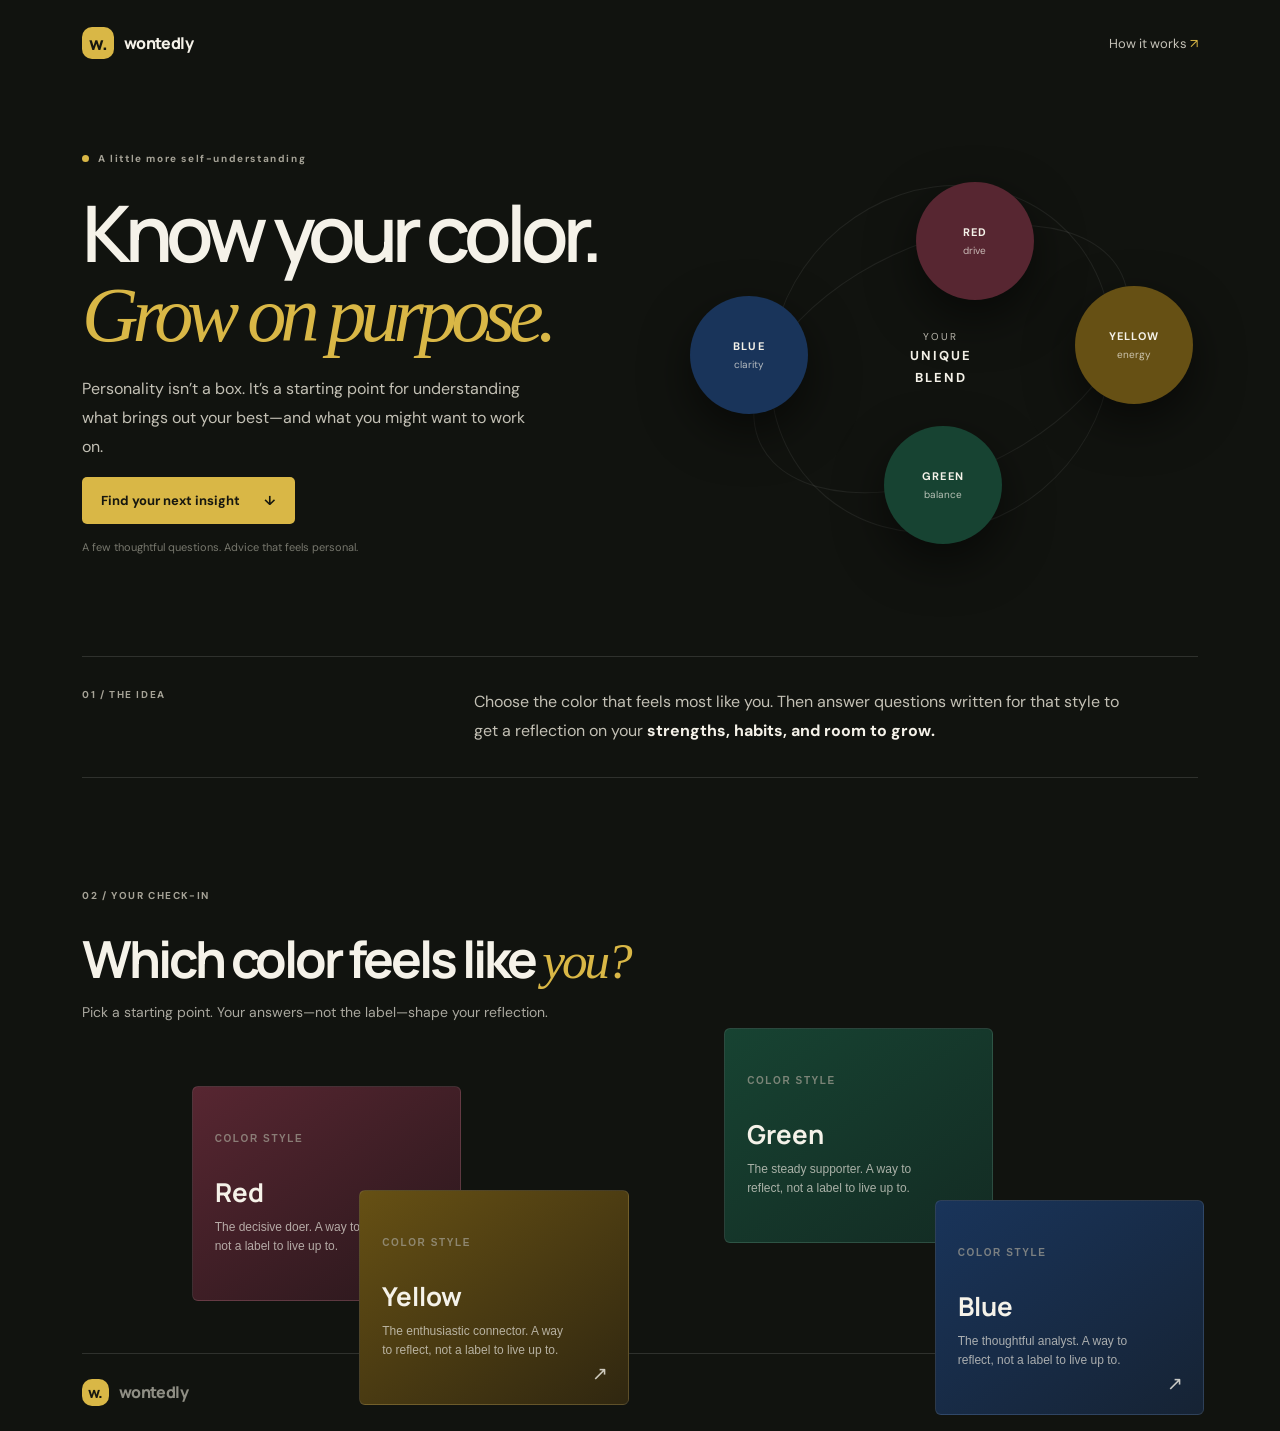
==== index.html @ 936951a2 "Build Wontedly interactive personality reflection website" ====
<!doctype html>
<html lang="en">
<head>
  <meta charset="utf-8"><meta name="viewport" content="width=device-width, initial-scale=1">
  <meta name="description" content="Reflect on your personality style and discover strengths and practical growth ideas.">
  <title>Wontedly — personality, with purpose</title>
  <link rel="preconnect" href="https://fonts.googleapis.com"><link rel="preconnect" href="https://fonts.gstatic.com" crossorigin>
  <link href="https://fonts.googleapis.com/css2?family=DM+Sans:wght@400;500;600;700&family=Manrope:wght@500;600;700;800&display=swap" rel="stylesheet">
  <link rel="stylesheet" href="style.css">
</head>
<body>
  <header class="top"><a class="brand" href="#home"><span class="mark">w.</span> wontedly</a><a class="nav-link" href="#how">How it works <span>↗</span></a></header>
  <main id="home">
    <section class="hero">
      <div class="hero-copy"><p class="eyebrow"><span class="dot"></span> A little more self-understanding</p><h1>Know your color.<br><em>Grow on purpose.</em></h1><p class="intro">Personality isn’t a box. It’s a starting point for understanding what brings out your best—and what you might want to work on.</p><a class="button" href="#check">Find your next insight <span>↓</span></a><p class="note">A few thoughtful questions. Advice that feels personal.</p></div>
      <div class="color-art" aria-label="Four color personality styles"><div class="orbit orbit-one"></div><div class="orbit orbit-two"></div><div class="color-center">YOUR<br><b>UNIQUE<br>BLEND</b></div><div class="orb red"><b>RED</b><small>drive</small></div><div class="orb yellow"><b>YELLOW</b><small>energy</small></div><div class="orb green"><b>GREEN</b><small>balance</small></div><div class="orb blue"><b>BLUE</b><small>clarity</small></div></div>
    </section>
    <section class="intro-row" id="how"><span class="section-num">01 / THE IDEA</span><p>Choose the color that feels most like you. Then answer questions written for that style to get a reflection on your <b>strengths, habits, and room to grow.</b></p></section>
    <section class="assessment" id="check"><div class="section-title"><span class="section-num">02 / YOUR CHECK-IN</span><h2>Which color feels like <em>you?</em></h2><p>Pick a starting point. Your answers—not the label—shape your reflection.</p></div>
      <div class="cards" id="cards"></div>
      <div class="quiz hidden" id="quiz"><div class="quiz-top"><div><span class="section-num">A REFLECTION, NOT A TEST</span><h3 id="type-title"></h3></div><span class="step" id="step"></span></div><div class="progress"><span id="progress"></span></div><div class="question-box"><p class="section-num">THINK ABOUT YOUR EVERYDAY</p><h3 id="question"></h3><div id="options" class="options"></div></div><div class="quiz-controls"><button class="text-button" id="back">← Back</button><button class="button" id="next" disabled>Next <span>→</span></button></div></div>
    </section>
    <section class="result hidden" id="result"><span class="section-num">03 / YOUR REFLECTION</span><h2 id="result-title"></h2><p class="result-lead" id="result-lead"></p><div class="result-columns"><article><span class="result-icon">✳</span><h3>Where you shine</h3><ul id="strengths"></ul></article><article><span class="result-icon">↗</span><h3>Worth noticing</h3><ul id="watchouts"></ul></article><article><span class="result-icon">✦</span><h3>Try this next</h3><ul id="growth"></ul></article></div><p class="disclaimer">Use this as a prompt for self-reflection, not a diagnosis. People are more complex than any color system.</p><button class="text-button" id="again">↺ Start again</button></section>
    <footer><a class="brand" href="#home"><span class="mark">w.</span> wontedly</a><span>Curiosity first. Growth always.</span></footer>
  </main><script src="app.js"></script>
</body></html>
---- style.css ----
*{box-sizing:border-box}html{scroll-behavior:smooth}body{margin:0;background:#11130f;color:#f5f2e9;font-family:'DM Sans',sans-serif}a{color:inherit;text-decoration:none}.top{max-width:1180px;margin:auto;padding:27px 32px;display:flex;justify-content:space-between;align-items:center}.brand{display:flex;align-items:center;gap:10px;font:800 16px 'Manrope',sans-serif;letter-spacing:-.04em}.mark{width:32px;height:32px;display:grid;place-items:center;border-radius:10px;background:#d9b746;color:#17170f;font-size:18px}.nav-link{font-size:13px;color:#c5c2b8}.nav-link span{color:#d9b746}main{max-width:1180px;margin:auto;padding:0 32px}.hero{min-height:570px;display:grid;grid-template-columns:1.04fr .96fr;align-items:center;gap:45px;padding:45px 0 70px}.eyebrow,.section-num{font-size:10px;letter-spacing:.16em;color:#a6a397;font-weight:700}.eyebrow{display:flex;align-items:center;gap:9px}.dot{width:7px;height:7px;border-radius:50%;background:#d9b746}h1,h2,h3,p{margin-top:0}h1,h2,h3{font-family:'Manrope',sans-serif}h1{font-size:clamp(48px,6.1vw,80px);letter-spacing:-.075em;line-height:1.02;margin:28px 0 20px;font-weight:600}h1 em,h2 em{font-family:Georgia,serif;color:#d9b746;font-weight:400}.intro{max-width:450px;color:#c3c0b5;font-size:16px;line-height:1.8}.button{border:0;border-radius:5px;background:#d9b746;color:#17170f;padding:15px 19px;font-weight:700;font-size:13px;display:inline-flex;gap:24px;align-items:center;cursor:pointer;transition:transform .2s,background .2s}.button:hover{transform:translateY(-2px);background:#edcf60}.button:disabled{opacity:.4;cursor:not-allowed;transform:none}.note{font-size:11px;color:#77776d;margin-top:16px}.color-art{height:420px;position:relative;display:grid;place-items:center}.orbit{position:absolute;border:1px solid #ffffff12;border-radius:50%;transform:rotate(-25deg)}.orbit-one{width:400px;height:230px}.orbit-two{width:330px;height:360px;transform:rotate(40deg)}.color-center{position:absolute;text-align:center;font-size:10px;letter-spacing:.2em;color:#c3c0b5;line-height:1.65}.color-center b{color:#f5f2e9;font-size:13px}.orb{position:absolute;width:118px;height:118px;border-radius:50%;display:flex;flex-direction:column;justify-content:center;align-items:center;box-shadow:0 18px 48px #0008;font-size:11px;letter-spacing:.1em}.orb small{margin-top:5px;font-size:10px;letter-spacing:0;opacity:.72}.red{background:#572631;top:33px;left:calc(50% - 25px)}.yellow{background:#665014;top:137px;right:5px}.green{background:#174332;bottom:25px;left:calc(50% - 57px)}.blue{background:#19345a;left:6px;top:147px}.intro-row{border-top:1px solid #ffffff20;border-bottom:1px solid #ffffff20;padding:31px 0;display:grid;grid-template-columns:1fr 2fr;gap:30px;align-items:start}.intro-row p{max-width:650px;color:#c3c0b5;line-height:1.8;margin:0}.intro-row b{color:#f5f2e9}.assessment{padding:105px 0 85px}.section-title{max-width:610px;margin-bottom:32px}.section-title h2,.result h2{font-size:clamp(35px,4vw,53px);letter-spacing:-.06em;margin:19px 0 10px}.section-title>p{color:#aaa89f;font-size:14px}.cards{display:grid;grid-template-columns:repeat(4,1fr);gap:13px}.type-card{text-align:left;min-height:215px;padding:22px;border-radius:6px;border:1px solid #ffffff19;color:#f5f2e9;position:relative;overflow:hidden;cursor:pointer;transition:transform .2s,border-color .2s}.type-card:hover{transform:translateY(-4px);border-color:#ffffff60}.type-card:after{content:'↗';position:absolute;right:20px;bottom:19px;font-size:19px;opacity:.8}.type-card .section-num{opacity:.7}.type-card h3{font-size:26px;margin:29px 0 8px}.type-card p{font-size:12px;line-height:1.6;color:#e3e1d8b8;margin:0;max-width:185px}.type-card.red{background:linear-gradient(145deg,#572631,#28171b)}.type-card.yellow{background:linear-gradient(145deg,#665014,#302710)}.type-card.green{background:linear-gradient(145deg,#174332,#132b23)}.type-card.blue{background:linear-gradient(145deg,#19345a,#162334)}.hidden{display:none!important}.quiz{margin-top:55px;max-width:780px}.quiz-top{display:flex;align-items:center;justify-content:space-between}.quiz-top h3{font-size:25px;margin:9px 0 20px}.step{color:#aaa89f;font-size:12px}.progress{height:2px;background:#ffffff20;margin-bottom:28px}.progress span{height:100%;display:block;background:#d9b746;transition:width .25s}.question-box{padding:32px;border:1px solid #ffffff1a;background:#171a15;border-radius:6px}.question-box h3{font-size:25px;line-height:1.35;max-width:600px;margin:15px 0 25px}.options{display:grid;gap:9px}.option{width:100%;text-align:left;background:#ffffff06;border:1px solid #ffffff17;border-radius:4px;padding:14px;color:#e9e6dc;font:13px 'DM Sans',sans-serif;cursor:pointer;display:flex;gap:12px;align-items:center}.option:hover,.option.selected{border-color:#d9b746;background:#d9b74612}.radio{height:15px;width:15px;border:1px solid #8e8d81;border-radius:50%;flex:none}.selected .radio{border:5px solid #d9b746}.quiz-controls{display:flex;justify-content:space-between;align-items:center;margin-top:17px}.text-button{background:none;border:0;color:#c2bfb4;cursor:pointer;font:600 12px 'DM Sans',sans-serif;padding:12px 0}.text-button:hover{color:#d9b746}.result{border-top:1px solid #ffffff20;padding:70px 0 85px}.result h2{margin-bottom:10px}.result-lead{color:#c3c0b5;max-width:600px;line-height:1.8}.result-columns{display:grid;grid-template-columns:repeat(3,1fr);gap:14px;margin:34px 0 20px}.result-columns article{border:1px solid #ffffff19;background:#171a15;padding:24px;border-radius:5px}.result-icon{font-size:21px;color:#d9b746}.result-columns h3{font-size:17px;margin:19px 0 12px}.result-columns ul{padding-left:17px;color:#bdbbb1;font-size:13px;line-height:1.8}.disclaimer{font-size:11px;color:#77776d;line-height:1.7;max-width:600px;margin:25px 0 8px}footer{border-top:1px solid #ffffff20;padding:25px 0;display:flex;justify-content:space-between;align-items:center;color:#8f8e84;font-size:11px}footer .mark{width:27px;height:27px;font-size:15px}@media(max-width:760px){.top{padding:20px 19px}main{padding:0 19px}.hero{grid-template-columns:1fr;padding-top:45px;gap:12px}.color-art{height:340px;transform:scale(.88);margin:-10px -20px}.intro-row{grid-template-columns:1fr;gap:15px}.assessment{padding:75px 0}.cards{grid-template-columns:repeat(2,1fr)}.result-columns{grid-template-columns:1fr}.question-box{padding:23px 17px}footer{gap:20px;align-items:flex-start}}@media(max-width:420px){h1{font-size:48px}.cards{gap:9px}.type-card{padding:16px;min-height:190px}.type-card h3{font-size:23px}.orb{width:98px;height:98px}.color-art{transform:scale(.78);margin:-35px -45px}}
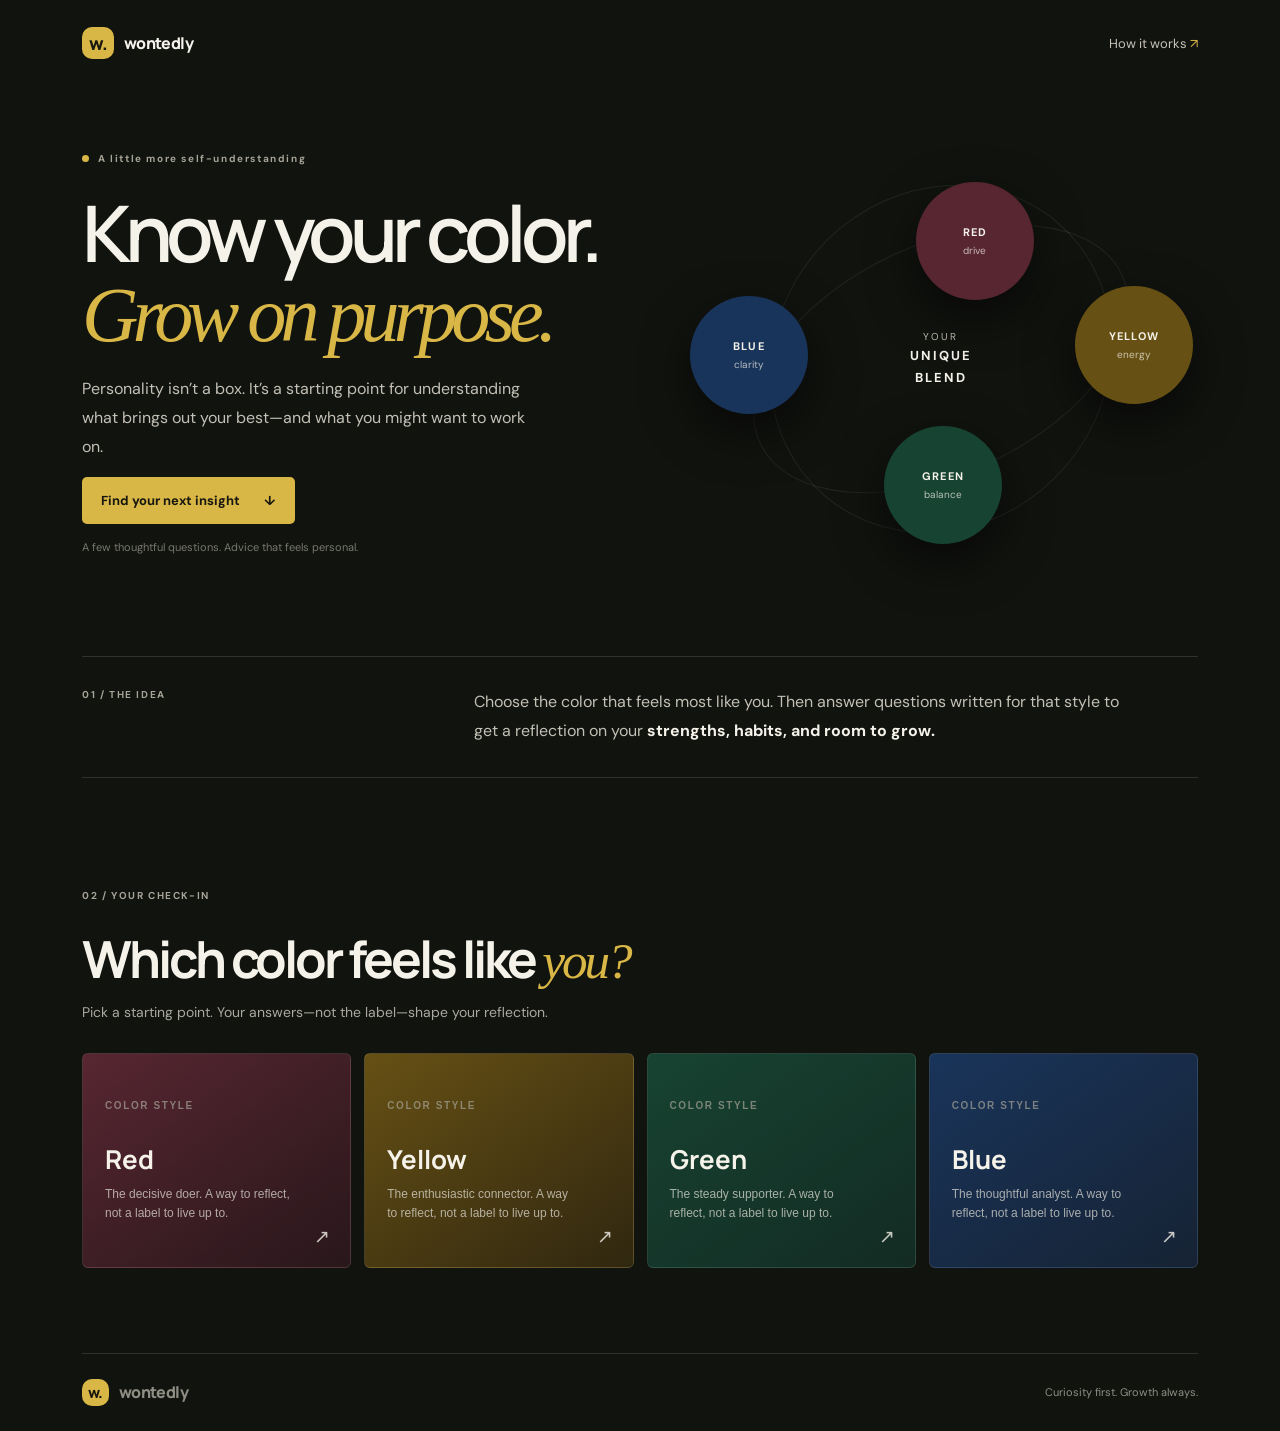
==== commit 7b4bc433: "Prevent the Yellow card's shared color positioning from overlapping the Red card" ====
--- a/index.html
+++ b/index.html
@@ -7,6 +7,7 @@
   <link rel="preconnect" href="https://fonts.googleapis.com"><link rel="preconnect" href="https://fonts.gstatic.com" crossorigin>
   <link href="https://fonts.googleapis.com/css2?family=DM+Sans:wght@400;500;600;700&family=Manrope:wght@500;600;700;800&display=swap" rel="stylesheet">
   <link rel="stylesheet" href="style.css">
+  <link rel="stylesheet" href="card-fix.css">
 </head>
 <body>
   <header class="top"><a class="brand" href="#home"><span class="mark">w.</span> wontedly</a><a class="nav-link" href="#how">How it works <span>↗</span></a></header>
--- a/style.css
+++ b/style.css
@@ -1 +1 @@
-*{box-sizing:border-box}html{scroll-behavior:smooth}body{margin:0;background:#11130f;color:#f5f2e9;font-family:'DM Sans',sans-serif}a{color:inherit;text-decoration:none}.top{max-width:1180px;margin:auto;padding:27px 32px;display:flex;justify-content:space-between;align-items:center}.brand{display:flex;align-items:center;gap:10px;font:800 16px 'Manrope',sans-serif;letter-spacing:-.04em}.mark{width:32px;height:32px;display:grid;place-items:center;border-radius:10px;background:#d9b746;color:#17170f;font-size:18px}.nav-link{font-size:13px;color:#c5c2b8}.nav-link span{color:#d9b746}main{max-width:1180px;margin:auto;padding:0 32px}.hero{min-height:570px;display:grid;grid-template-columns:1.04fr .96fr;align-items:center;gap:45px;padding:45px 0 70px}.eyebrow,.section-num{font-size:10px;letter-spacing:.16em;color:#a6a397;font-weight:700}.eyebrow{display:flex;align-items:center;gap:9px}.dot{width:7px;height:7px;border-radius:50%;background:#d9b746}h1,h2,h3,p{margin-top:0}h1,h2,h3{font-family:'Manrope',sans-serif}h1{font-size:clamp(48px,6.1vw,80px);letter-spacing:-.075em;line-height:1.02;margin:28px 0 20px;font-weight:600}h1 em,h2 em{font-family:Georgia,serif;color:#d9b746;font-weight:400}.intro{max-width:450px;color:#c3c0b5;font-size:16px;line-height:1.8}.button{border:0;border-radius:5px;background:#d9b746;color:#17170f;padding:15px 19px;font-weight:700;font-size:13px;display:inline-flex;gap:24px;align-items:center;cursor:pointer;transition:transform .2s,background .2s}.button:hover{transform:translateY(-2px);background:#edcf60}.button:disabled{opacity:.4;cursor:not-allowed;transform:none}.note{font-size:11px;color:#77776d;margin-top:16px}.color-art{height:420px;position:relative;display:grid;place-items:center}.orbit{position:absolute;border:1px solid #ffffff12;border-radius:50%;transform:rotate(-25deg)}.orbit-one{width:400px;height:230px}.orbit-two{width:330px;height:360px;transform:rotate(40deg)}.color-center{position:absolute;text-align:center;font-size:10px;letter-spacing:.2em;color:#c3c0b5;line-height:1.65}.color-center b{color:#f5f2e9;font-size:13px}.orb{position:absolute;width:118px;height:118px;border-radius:50%;display:flex;flex-direction:column;justify-content:center;align-items:center;box-shadow:0 18px 48px #0008;font-size:11px;letter-spacing:.1em}.orb small{margin-top:5px;font-size:10px;letter-spacing:0;opacity:.72}.red{background:#572631;top:33px;left:calc(50% - 25px)}.yellow{background:#665014;top:137px;right:5px}.green{background:#174332;bottom:25px;left:calc(50% - 57px)}.blue{background:#19345a;left:6px;top:147px}.intro-row{border-top:1px solid #ffffff20;border-bottom:1px solid #ffffff20;padding:31px 0;display:grid;grid-template-columns:1fr 2fr;gap:30px;align-items:start}.intro-row p{max-width:650px;color:#c3c0b5;line-height:1.8;margin:0}.intro-row b{color:#f5f2e9}.assessment{padding:105px 0 85px}.section-title{max-width:610px;margin-bottom:32px}.section-title h2,.result h2{font-size:clamp(35px,4vw,53px);letter-spacing:-.06em;margin:19px 0 10px}.section-title>p{color:#aaa89f;font-size:14px}.cards{display:grid;grid-template-columns:repeat(4,1fr);gap:13px}.type-card{text-align:left;min-height:215px;padding:22px;border-radius:6px;border:1px solid #ffffff19;color:#f5f2e9;position:relative;overflow:hidden;cursor:pointer;transition:transform .2s,border-color .2s}.type-card:hover{transform:translateY(-4px);border-color:#ffffff60}.type-card:after{content:'↗';position:absolute;right:20px;bottom:19px;font-size:19px;opacity:.8}.type-card .section-num{opacity:.7}.type-card h3{font-size:26px;margin:29px 0 8px}.type-card p{font-size:12px;line-height:1.6;color:#e3e1d8b8;margin:0;max-width:185px}.type-card.red{background:linear-gradient(145deg,#572631,#28171b)}.type-card.yellow{background:linear-gradient(145deg,#665014,#302710)}.type-card.green{background:linear-gradient(145deg,#174332,#132b23)}.type-card.blue{background:linear-gradient(145deg,#19345a,#162334)}.hidden{display:none!important}.quiz{margin-top:55px;max-width:780px}.quiz-top{display:flex;align-items:center;justify-content:space-between}.quiz-top h3{font-size:25px;margin:9px 0 20px}.step{color:#aaa89f;font-size:12px}.progress{height:2px;background:#ffffff20;margin-bottom:28px}.progress span{height:100%;display:block;background:#d9b746;transition:width .25s}.question-box{padding:32px;border:1px solid #ffffff1a;background:#171a15;border-radius:6px}.question-box h3{font-size:25px;line-height:1.35;max-width:600px;margin:15px 0 25px}.options{display:grid;gap:9px}.option{width:100%;text-align:left;background:#ffffff06;border:1px solid #ffffff17;border-radius:4px;padding:14px;color:#e9e6dc;font:13px 'DM Sans',sans-serif;cursor:pointer;display:flex;gap:12px;align-items:center}.option:hover,.option.selected{border-color:#d9b746;background:#d9b74612}.radio{height:15px;width:15px;border:1px solid #8e8d81;border-radius:50%;flex:none}.selected .radio{border:5px solid #d9b746}.quiz-controls{display:flex;justify-content:space-between;align-items:center;margin-top:17px}.text-button{background:none;border:0;color:#c2bfb4;cursor:pointer;font:600 12px 'DM Sans',sans-serif;padding:12px 0}.text-button:hover{color:#d9b746}.result{border-top:1px solid #ffffff20;padding:70px 0 85px}.result h2{margin-bottom:10px}.result-lead{color:#c3c0b5;max-width:600px;line-height:1.8}.result-columns{display:grid;grid-template-columns:repeat(3,1fr);gap:14px;margin:34px 0 20px}.result-columns article{border:1px solid #ffffff19;background:#171a15;padding:24px;border-radius:5px}.result-icon{font-size:21px;color:#d9b746}.result-columns h3{font-size:17px;margin:19px 0 12px}.result-columns ul{padding-left:17px;color:#bdbbb1;font-size:13px;line-height:1.8}.disclaimer{font-size:11px;color:#77776d;line-height:1.7;max-width:600px;margin:25px 0 8px}footer{border-top:1px solid #ffffff20;padding:25px 0;display:flex;justify-content:space-between;align-items:center;color:#8f8e84;font-size:11px}footer .mark{width:27px;height:27px;font-size:15px}@media(max-width:760px){.top{padding:20px 19px}main{padding:0 19px}.hero{grid-template-columns:1fr;padding-top:45px;gap:12px}.color-art{height:340px;transform:scale(.88);margin:-10px -20px}.intro-row{grid-template-columns:1fr;gap:15px}.assessment{padding:75px 0}.cards{grid-template-columns:repeat(2,1fr)}.result-columns{grid-template-columns:1fr}.question-box{padding:23px 17px}footer{gap:20px;align-items:flex-start}}@media(max-width:420px){h1{font-size:48px}.cards{gap:9px}.type-card{padding:16px;min-height:190px}.type-card h3{font-size:23px}.orb{width:98px;height:98px}.color-art{transform:scale(.78);margin:-35px -45px}}
+*{box-sizing:border-box}html{scroll-behavior:smooth}body{margin:0;background:#11130f;color:#f5f2e9;font-family:'DM Sans',sans-serif}a{color:inherit;text-decoration:none}.top{max-width:1180px;margin:auto;padding:27px 32px;display:flex;justify-content:space-between;align-items:center}.brand{display:flex;align-items:center;gap:10px;font:800 16px 'Manrope',sans-serif;letter-spacing:-.04em}.mark{width:32px;height:32px;display:grid;place-items:center;border-radius:10px;background:#d9b746;color:#17170f;font-size:18px}.nav-link{font-size:13px;color:#c5c2b8}.nav-link span{color:#d9b746}main{max-width:1180px;margin:auto;padding:0 32px}.hero{min-height:570px;display:grid;grid-template-columns:1.04fr .96fr;align-items:center;gap:45px;padding:45px 0 70px}.eyebrow,.section-num{font-size:10px;letter-spacing:.16em;color:#a6a397;font-weight:700}.eyebrow{display:flex;align-items:center;gap:9px}.dot{width:7px;height:7px;border-radius:50%;background:#d9b746}h1,h2,h3,p{margin-top:0}h1,h2,h3{font-family:'Manrope',sans-serif}h1{font-size:clamp(48px,6.1vw,80px);letter-spacing:-.075em;line-height:1.02;margin:28px 0 20px;font-weight:600}h1 em,h2 em{font-family:Georgia,serif;color:#d9b746;font-weight:400}.intro{max-width:450px;color:#c3c0b5;font-size:16px;line-height:1.8}.button{border:0;border-radius:5px;background:#d9b746;color:#17170f;padding:15px 19px;font-weight:700;font-size:13px;display:inline-flex;gap:24px;align-items:center;cursor:pointer;transition:transform .2s,background .2s}.button:hover{transform:translateY(-2px);background:#edcf60}.button:disabled{opacity:.4;cursor:not-allowed;transform:none}.note{font-size:11px;color:#77776d;margin-top:16px}.color-art{height:420px;position:relative;display:grid;place-items:center}.orbit{position:absolute;border:1px solid #ffffff12;border-radius:50%;transform:rotate(-25deg)}.orbit-one{width:400px;height:230px}.orbit-two{width:330px;height:360px;transform:rotate(40deg)}.color-center{position:absolute;text-align:center;font-size:10px;letter-spacing:.2em;color:#c3c0b5;line-height:1.65}.color-center b{color:#f5f2e9;font-size:13px}.orb{position:absolute;width:118px;height:118px;border-radius:50%;display:flex;flex-direction:column;justify-content:center;align-items:center;box-shadow:0 18px 48px #0008;font-size:11px;letter-spacing:.1em}.orb small{margin-top:5px;font-size:10px;letter-spacing:0;opacity:.72}.red{background:#572631;top:33px;left:calc(50% - 25px)}.yellow{background:#665014;top:137px;right:5px}.green{background:#174332;bottom:25px;left:calc(50% - 57px)}.blue{background:#19345a;left:6px;top:147px}.intro-row{border-top:1px solid #ffffff20;border-bottom:1px solid #ffffff20;padding:31px 0;display:grid;grid-template-columns:1fr 2fr;gap:30px;align-items:start}.intro-row p{max-width:650px;color:#c3c0b5;line-height:1.8;margin:0}.intro-row b{color:#f5f2e9}.assessment{padding:105px 0 85px}.section-title{max-width:610px;margin-bottom:32px}.section-title h2,.result h2{font-size:clamp(35px,4vw,53px);letter-spacing:-.06em;margin:19px 0 10px}.section-title>p{color:#aaa89f;font-size:14px}.cards{display:grid;grid-template-columns:repeat(4,minmax(0,1fr));gap:13px;align-items:stretch}.type-card{text-align:left;min-height:215px;padding:22px;border-radius:6px;border:1px solid #ffffff19;color:#f5f2e9;position:relative;overflow:hidden;cursor:pointer;transition:transform .2s,border-color .2s;width:100%;min-width:0}.type-card:hover{transform:translateY(-4px);border-color:#ffffff60}.type-card:after{content:'↗';position:absolute;right:20px;bottom:19px;font-size:19px;opacity:.8}.type-card .section-num{opacity:.7}.type-card h3{font-size:26px;margin:29px 0 8px}.type-card p{font-size:12px;line-height:1.6;color:#e3e1d8b8;margin:0;max-width:185px}.type-card.red{background:linear-gradient(145deg,#572631,#28171b);margin-left:0}.type-card.yellow{background:linear-gradient(145deg,#665014,#302710);margin-left:0}.type-card.green{background:linear-gradient(145deg,#174332,#132b23);margin-left:0}.type-card.blue{background:linear-gradient(145deg,#19345a,#162334);margin-left:0}.hidden{display:none!important}.quiz{margin-top:55px;max-width:780px}.quiz-top{display:flex;align-items:center;justify-content:space-between}.quiz-top h3{font-size:25px;margin:9px 0 20px}.step{color:#aaa89f;font-size:12px}.progress{height:2px;background:#ffffff20;margin-bottom:28px}.progress span{height:100%;display:block;background:#d9b746;transition:width .25s}.question-box{padding:32px;border:1px solid #ffffff1a;background:#171a15;border-radius:6px}.question-box h3{font-size:25px;line-height:1.35;max-width:600px;margin:15px 0 25px}.options{display:grid;gap:9px}.option{width:100%;text-align:left;background:#ffffff06;border:1px solid #ffffff17;border-radius:4px;padding:14px;color:#e9e6dc;font:13px 'DM Sans',sans-serif;cursor:pointer;display:flex;gap:12px;align-items:center}.option:hover,.option.selected{border-color:#d9b746;background:#d9b74612}.radio{height:15px;width:15px;border:1px solid #8e8d81;border-radius:50%;flex:none}.selected .radio{border:5px solid #d9b746}.quiz-controls{display:flex;justify-content:space-between;align-items:center;margin-top:17px}.text-button{background:none;border:0;color:#c2bfb4;cursor:pointer;font:600 12px 'DM Sans',sans-serif;padding:12px 0}.text-button:hover{color:#d9b746}.result{border-top:1px solid #ffffff20;padding:70px 0 85px}.result h2{margin-bottom:10px}.result-lead{color:#c3c0b5;max-width:600px;line-height:1.8}.result-columns{display:grid;grid-template-columns:repeat(3,1fr);gap:14px;margin:34px 0 20px}.result-columns article{border:1px solid #ffffff19;background:#171a15;padding:24px;border-radius:5px}.result-icon{font-size:21px;color:#d9b746}.result-columns h3{font-size:17px;margin:19px 0 12px}.result-columns ul{padding-left:17px;color:#bdbbb1;font-size:13px;line-height:1.8}.disclaimer{font-size:11px;color:#77776d;line-height:1.7;max-width:600px;margin:25px 0 8px}footer{border-top:1px solid #ffffff20;padding:25px 0;display:flex;justify-content:space-between;align-items:center;color:#8f8e84;font-size:11px}footer .mark{width:27px;height:27px;font-size:15px}@media(max-width:760px){.top{padding:20px 19px}main{padding:0 19px}.hero{grid-template-columns:1fr;padding-top:45px;gap:12px}.color-art{height:340px;transform:scale(.88);margin:-10px -20px}.intro-row{grid-template-columns:1fr;gap:15px}.assessment{padding:75px 0}.cards{grid-template-columns:repeat(2,minmax(0,1fr));gap:10px}.result-columns{grid-template-columns:1fr}.question-box{padding:23px 17px}footer{gap:20px;align-items:flex-start}}@media(max-width:420px){h1{font-size:48px}.cards{gap:9px}.type-card{padding:16px;min-height:190px}.type-card h3{font-size:23px}.orb{width:98px;height:98px}.color-art{transform:scale(.78);margin:-35px -45px}}
--- a/card-fix.css
+++ b/card-fix.css
@@ -0,0 +1,12 @@
+/* The color names are also used by the hero illustration, where they need offsets.
+   Reset those offsets on the assessment cards so the four cards share a clean grid. */
+.cards .type-card.red,
+.cards .type-card.yellow,
+.cards .type-card.green,
+.cards .type-card.blue {
+  inset: auto;
+  margin: 0;
+  width: 100%;
+  min-width: 0;
+  align-self: stretch;
+}
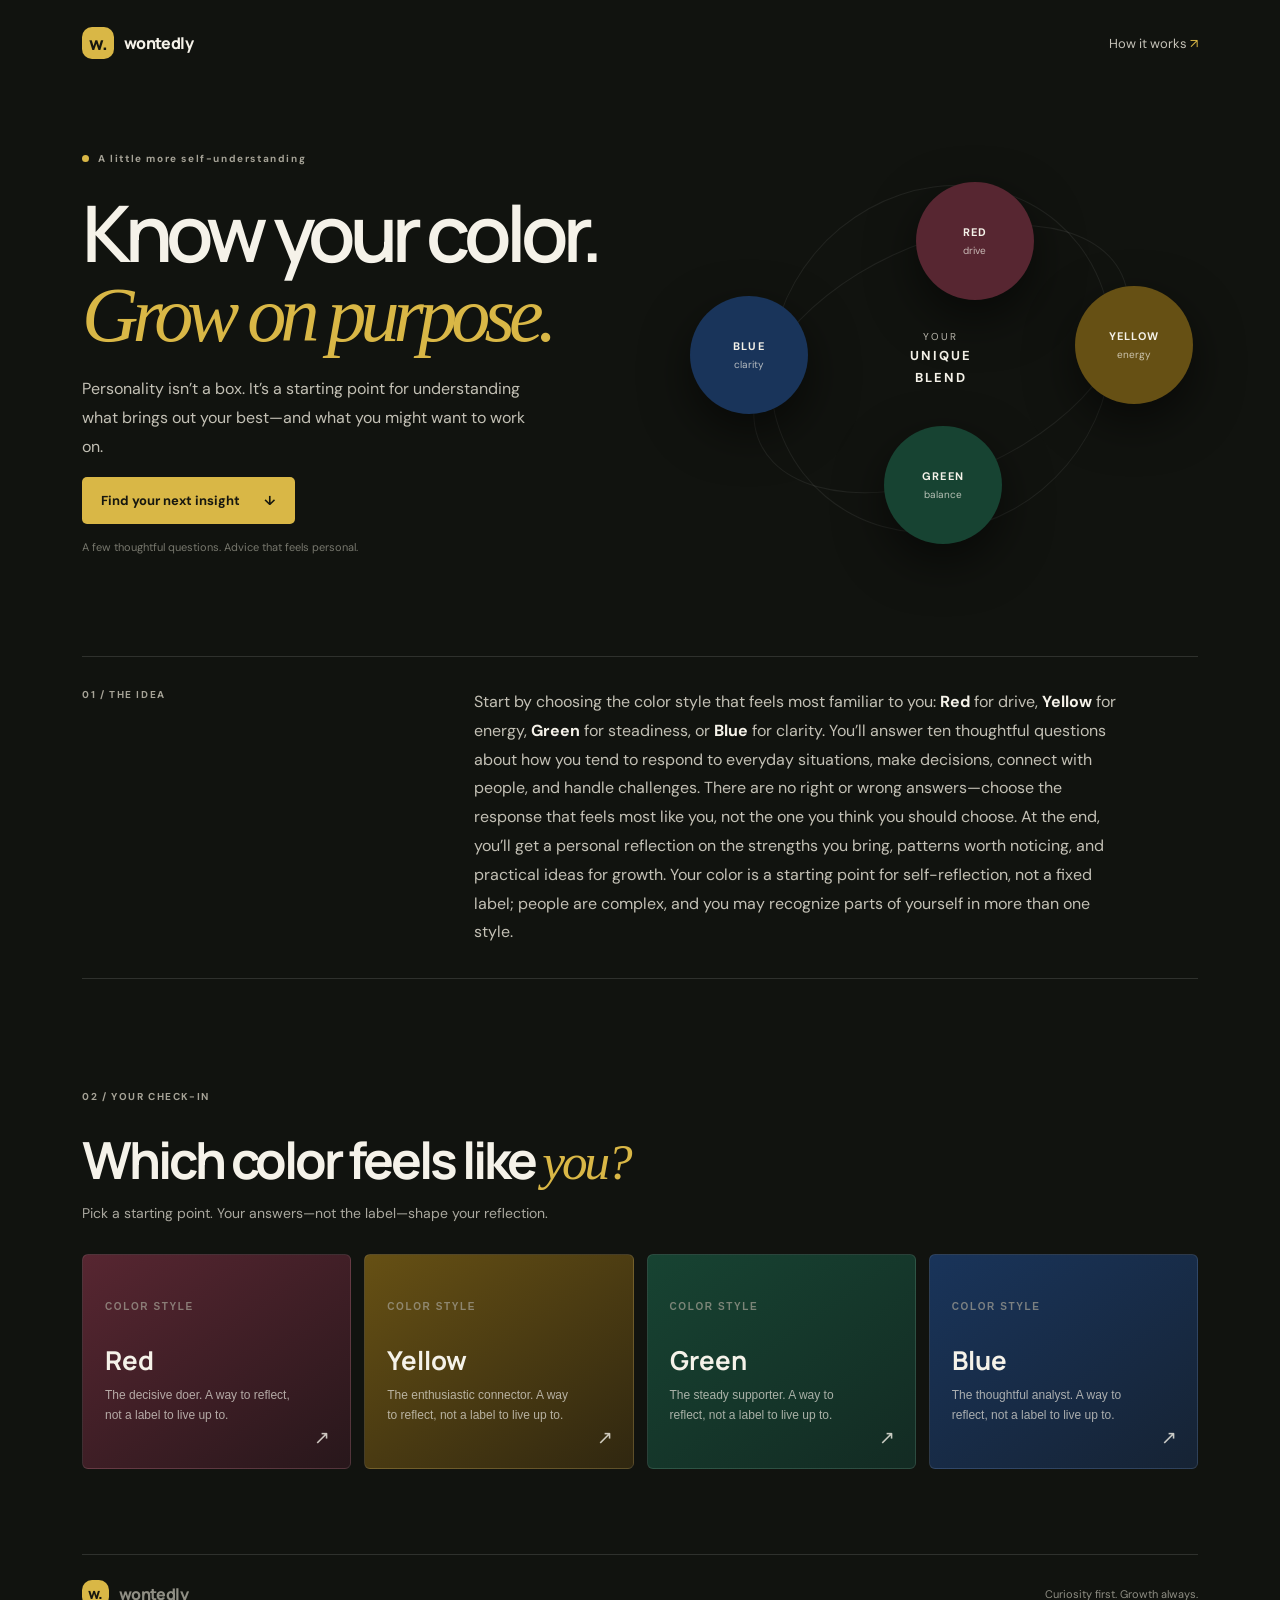
==== commit db330def: "Expand the How it works explanation" ====
--- a/index.html
+++ b/index.html
@@ -16,12 +16,12 @@
       <div class="hero-copy"><p class="eyebrow"><span class="dot"></span> A little more self-understanding</p><h1>Know your color.<br><em>Grow on purpose.</em></h1><p class="intro">Personality isn’t a box. It’s a starting point for understanding what brings out your best—and what you might want to work on.</p><a class="button" href="#check">Find your next insight <span>↓</span></a><p class="note">A few thoughtful questions. Advice that feels personal.</p></div>
       <div class="color-art" aria-label="Four color personality styles"><div class="orbit orbit-one"></div><div class="orbit orbit-two"></div><div class="color-center">YOUR<br><b>UNIQUE<br>BLEND</b></div><div class="orb red"><b>RED</b><small>drive</small></div><div class="orb yellow"><b>YELLOW</b><small>energy</small></div><div class="orb green"><b>GREEN</b><small>balance</small></div><div class="orb blue"><b>BLUE</b><small>clarity</small></div></div>
     </section>
-    <section class="intro-row" id="how"><span class="section-num">01 / THE IDEA</span><p>Choose the color that feels most like you. Then answer questions written for that style to get a reflection on your <b>strengths, habits, and room to grow.</b></p></section>
+    <section class="intro-row" id="how"><span class="section-num">01 / THE IDEA</span><p>Start by choosing the color style that feels most familiar to you: <b>Red</b> for drive, <b>Yellow</b> for energy, <b>Green</b> for steadiness, or <b>Blue</b> for clarity. You’ll answer ten thoughtful questions about how you tend to respond to everyday situations, make decisions, connect with people, and handle challenges. There are no right or wrong answers—choose the response that feels most like you, not the one you think you should choose. At the end, you’ll get a personal reflection on the strengths you bring, patterns worth noticing, and practical ideas for growth. Your color is a starting point for self-reflection, not a fixed label; people are complex, and you may recognize parts of yourself in more than one style.</p></section>
     <section class="assessment" id="check"><div class="section-title"><span class="section-num">02 / YOUR CHECK-IN</span><h2>Which color feels like <em>you?</em></h2><p>Pick a starting point. Your answers—not the label—shape your reflection.</p></div>
       <div class="cards" id="cards"></div>
       <div class="quiz hidden" id="quiz"><div class="quiz-top"><div><span class="section-num">A REFLECTION, NOT A TEST</span><h3 id="type-title"></h3></div><span class="step" id="step"></span></div><div class="progress"><span id="progress"></span></div><div class="question-box"><p class="section-num">THINK ABOUT YOUR EVERYDAY</p><h3 id="question"></h3><div id="options" class="options"></div></div><div class="quiz-controls"><button class="text-button" id="back">← Back</button><button class="button" id="next" disabled>Next <span>→</span></button></div></div>
     </section>
-    <section class="result hidden" id="result"><span class="section-num">03 / YOUR REFLECTION</span><h2 id="result-title"></h2><p class="result-lead" id="result-lead"></p><div class="result-columns"><article><span class="result-icon">✳</span><h3>Where you shine</h3><ul id="strengths"></ul></article><article><span class="result-icon">↗</span><h3>Worth noticing</h3><ul id="watchouts"></ul></article><article><span class="result-icon">✦</span><h3>Try this next</h3><ul id="growth"></ul></article></div><p class="disclaimer">Use this as a prompt for self-reflection, not a diagnosis. People are more complex than any color system.</p><button class="text-button" id="again">↺ Start again</button></section>
+    <section class="result hidden" id="result"><span class="section-num">03 / YOUR REFLECTION</span><h2 id="result-title"></h2><p class="result-lead" id="result-lead"></p><div class="result-columns"><article><h3>Where you shine</h3><ul id="strengths"></ul></article><article><h3>Worth noticing</h3><ul id="watchouts"></ul></article><article><h3>Try this next</h3><ul id="growth"></ul></article></div><p class="disclaimer">Use this as a prompt for self-reflection, not a diagnosis. People are more complex than any color system.</p><button class="text-button" id="again">↺ Start again</button></section>
     <footer><a class="brand" href="#home"><span class="mark">w.</span> wontedly</a><span>Curiosity first. Growth always.</span></footer>
   </main><script src="app.js"></script>
 </body></html>
--- a/card-fix.css
+++ b/card-fix.css
@@ -10,3 +10,7 @@
   min-width: 0;
   align-self: stretch;
 }
+
+.result-columns article h3 {
+  margin-top: 0;
+}
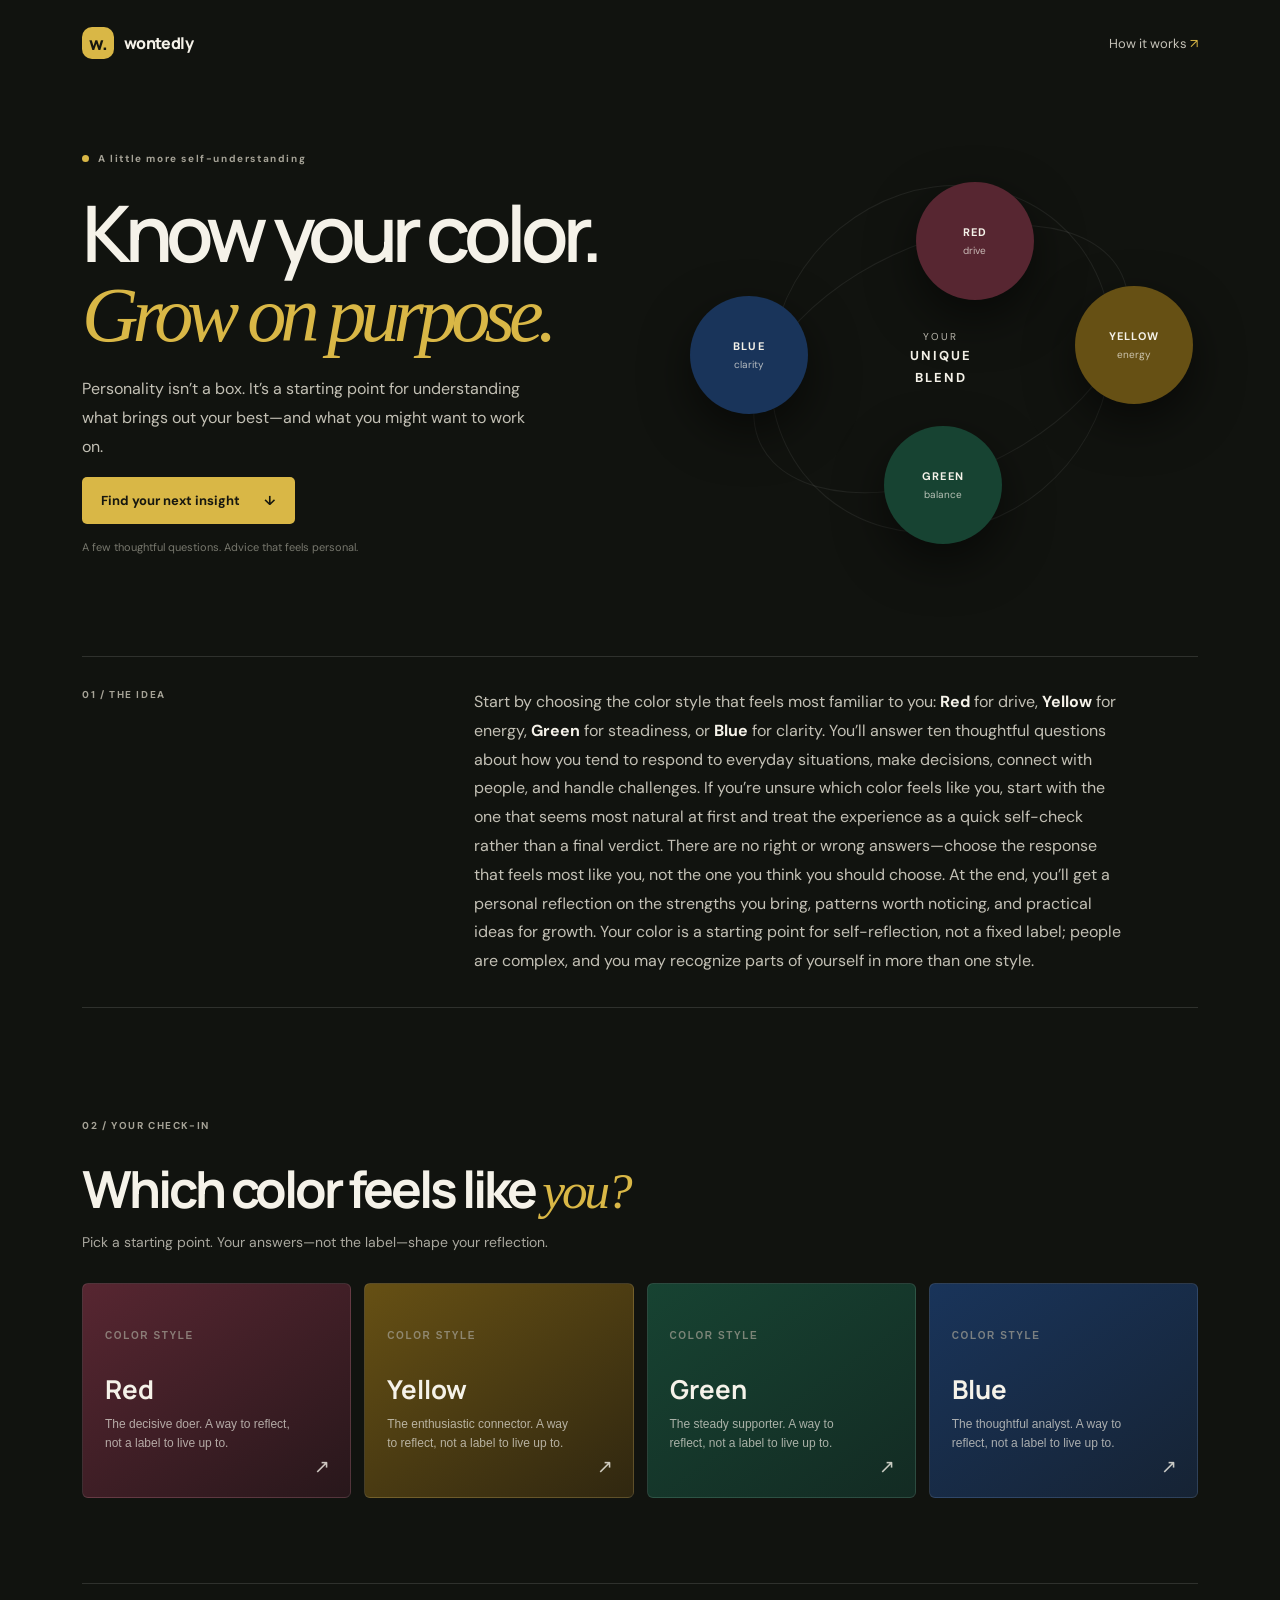
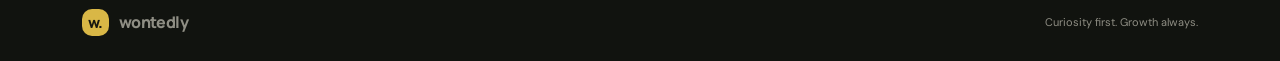
==== commit bf634b53: "Add guidance for unsure users to choose a starting color and take the test" ====
--- a/index.html
+++ b/index.html
@@ -16,7 +16,7 @@
       <div class="hero-copy"><p class="eyebrow"><span class="dot"></span> A little more self-understanding</p><h1>Know your color.<br><em>Grow on purpose.</em></h1><p class="intro">Personality isn’t a box. It’s a starting point for understanding what brings out your best—and what you might want to work on.</p><a class="button" href="#check">Find your next insight <span>↓</span></a><p class="note">A few thoughtful questions. Advice that feels personal.</p></div>
       <div class="color-art" aria-label="Four color personality styles"><div class="orbit orbit-one"></div><div class="orbit orbit-two"></div><div class="color-center">YOUR<br><b>UNIQUE<br>BLEND</b></div><div class="orb red"><b>RED</b><small>drive</small></div><div class="orb yellow"><b>YELLOW</b><small>energy</small></div><div class="orb green"><b>GREEN</b><small>balance</small></div><div class="orb blue"><b>BLUE</b><small>clarity</small></div></div>
     </section>
-    <section class="intro-row" id="how"><span class="section-num">01 / THE IDEA</span><p>Start by choosing the color style that feels most familiar to you: <b>Red</b> for drive, <b>Yellow</b> for energy, <b>Green</b> for steadiness, or <b>Blue</b> for clarity. You’ll answer ten thoughtful questions about how you tend to respond to everyday situations, make decisions, connect with people, and handle challenges. There are no right or wrong answers—choose the response that feels most like you, not the one you think you should choose. At the end, you’ll get a personal reflection on the strengths you bring, patterns worth noticing, and practical ideas for growth. Your color is a starting point for self-reflection, not a fixed label; people are complex, and you may recognize parts of yourself in more than one style.</p></section>
+    <section class="intro-row" id="how"><span class="section-num">01 / THE IDEA</span><p>Start by choosing the color style that feels most familiar to you: <b>Red</b> for drive, <b>Yellow</b> for energy, <b>Green</b> for steadiness, or <b>Blue</b> for clarity. You’ll answer ten thoughtful questions about how you tend to respond to everyday situations, make decisions, connect with people, and handle challenges. If you’re unsure which color feels like you, start with the one that seems most natural at first and treat the experience as a quick self-check rather than a final verdict. There are no right or wrong answers—choose the response that feels most like you, not the one you think you should choose. At the end, you’ll get a personal reflection on the strengths you bring, patterns worth noticing, and practical ideas for growth. Your color is a starting point for self-reflection, not a fixed label; people are complex, and you may recognize parts of yourself in more than one style.</p></section>
     <section class="assessment" id="check"><div class="section-title"><span class="section-num">02 / YOUR CHECK-IN</span><h2>Which color feels like <em>you?</em></h2><p>Pick a starting point. Your answers—not the label—shape your reflection.</p></div>
       <div class="cards" id="cards"></div>
       <div class="quiz hidden" id="quiz"><div class="quiz-top"><div><span class="section-num">A REFLECTION, NOT A TEST</span><h3 id="type-title"></h3></div><span class="step" id="step"></span></div><div class="progress"><span id="progress"></span></div><div class="question-box"><p class="section-num">THINK ABOUT YOUR EVERYDAY</p><h3 id="question"></h3><div id="options" class="options"></div></div><div class="quiz-controls"><button class="text-button" id="back">← Back</button><button class="button" id="next" disabled>Next <span>→</span></button></div></div>
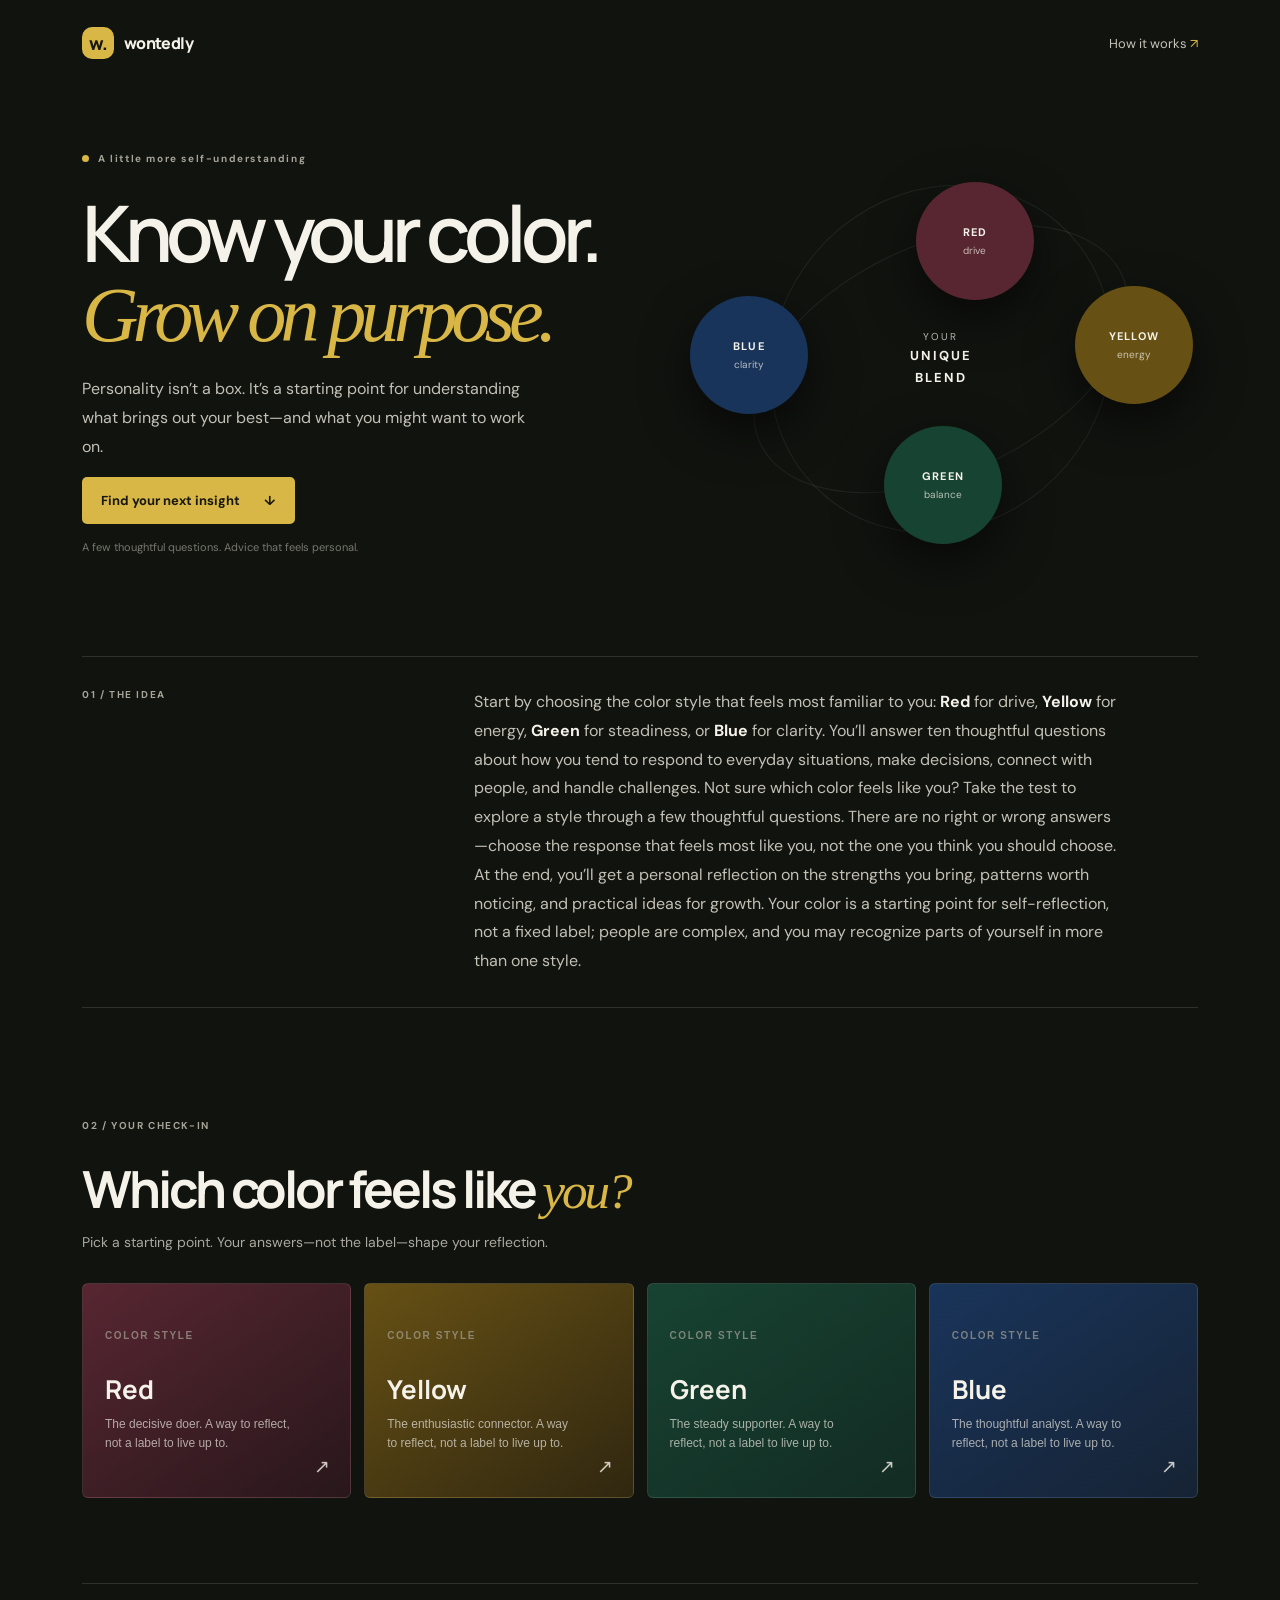
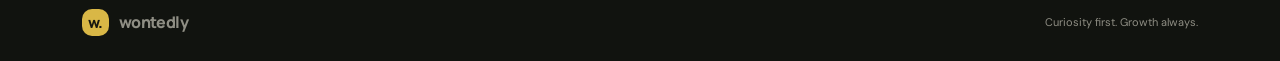
==== commit b214a9c6: "Link unsure users directly to the color test" ====
--- a/index.html
+++ b/index.html
@@ -16,7 +16,7 @@
       <div class="hero-copy"><p class="eyebrow"><span class="dot"></span> A little more self-understanding</p><h1>Know your color.<br><em>Grow on purpose.</em></h1><p class="intro">Personality isn’t a box. It’s a starting point for understanding what brings out your best—and what you might want to work on.</p><a class="button" href="#check">Find your next insight <span>↓</span></a><p class="note">A few thoughtful questions. Advice that feels personal.</p></div>
       <div class="color-art" aria-label="Four color personality styles"><div class="orbit orbit-one"></div><div class="orbit orbit-two"></div><div class="color-center">YOUR<br><b>UNIQUE<br>BLEND</b></div><div class="orb red"><b>RED</b><small>drive</small></div><div class="orb yellow"><b>YELLOW</b><small>energy</small></div><div class="orb green"><b>GREEN</b><small>balance</small></div><div class="orb blue"><b>BLUE</b><small>clarity</small></div></div>
     </section>
-    <section class="intro-row" id="how"><span class="section-num">01 / THE IDEA</span><p>Start by choosing the color style that feels most familiar to you: <b>Red</b> for drive, <b>Yellow</b> for energy, <b>Green</b> for steadiness, or <b>Blue</b> for clarity. You’ll answer ten thoughtful questions about how you tend to respond to everyday situations, make decisions, connect with people, and handle challenges. If you’re unsure which color feels like you, start with the one that seems most natural at first and treat the experience as a quick self-check rather than a final verdict. There are no right or wrong answers—choose the response that feels most like you, not the one you think you should choose. At the end, you’ll get a personal reflection on the strengths you bring, patterns worth noticing, and practical ideas for growth. Your color is a starting point for self-reflection, not a fixed label; people are complex, and you may recognize parts of yourself in more than one style.</p></section>
+    <section class="intro-row" id="how"><span class="section-num">01 / THE IDEA</span><p>Start by choosing the color style that feels most familiar to you: <b>Red</b> for drive, <b>Yellow</b> for energy, <b>Green</b> for steadiness, or <b>Blue</b> for clarity. You’ll answer ten thoughtful questions about how you tend to respond to everyday situations, make decisions, connect with people, and handle challenges. Not sure which color feels like you? <a href="#check">Take the test</a> to explore a style through a few thoughtful questions. There are no right or wrong answers—choose the response that feels most like you, not the one you think you should choose. At the end, you’ll get a personal reflection on the strengths you bring, patterns worth noticing, and practical ideas for growth. Your color is a starting point for self-reflection, not a fixed label; people are complex, and you may recognize parts of yourself in more than one style.</p></section>
     <section class="assessment" id="check"><div class="section-title"><span class="section-num">02 / YOUR CHECK-IN</span><h2>Which color feels like <em>you?</em></h2><p>Pick a starting point. Your answers—not the label—shape your reflection.</p></div>
       <div class="cards" id="cards"></div>
       <div class="quiz hidden" id="quiz"><div class="quiz-top"><div><span class="section-num">A REFLECTION, NOT A TEST</span><h3 id="type-title"></h3></div><span class="step" id="step"></span></div><div class="progress"><span id="progress"></span></div><div class="question-box"><p class="section-num">THINK ABOUT YOUR EVERYDAY</p><h3 id="question"></h3><div id="options" class="options"></div></div><div class="quiz-controls"><button class="text-button" id="back">← Back</button><button class="button" id="next" disabled>Next <span>→</span></button></div></div>
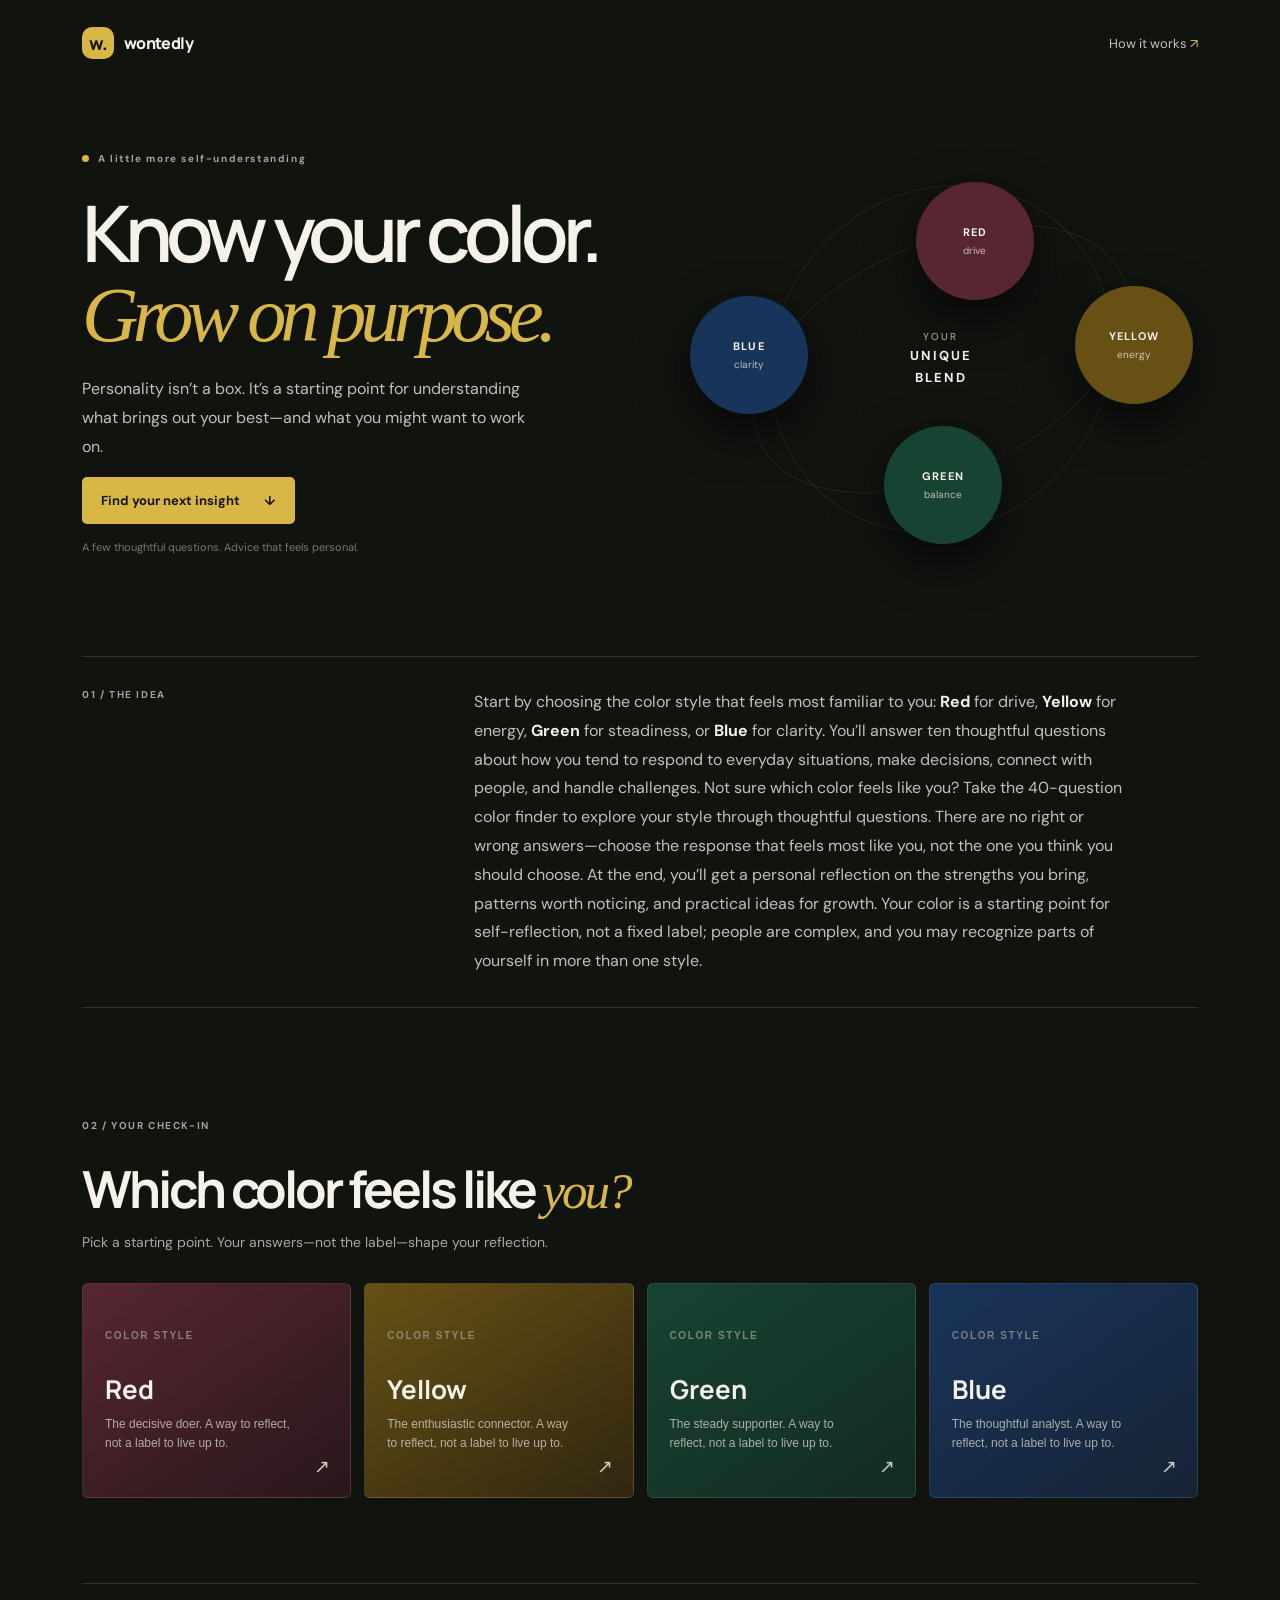
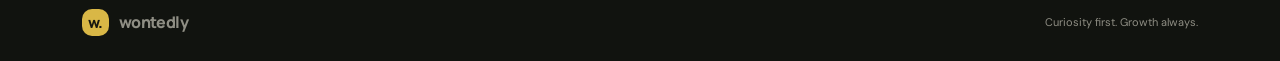
==== commit 2c5f6ea7: "Add a 40-question color finder and link it from How it works" ====
--- a/index.html
+++ b/index.html
@@ -16,7 +16,7 @@
       <div class="hero-copy"><p class="eyebrow"><span class="dot"></span> A little more self-understanding</p><h1>Know your color.<br><em>Grow on purpose.</em></h1><p class="intro">Personality isn’t a box. It’s a starting point for understanding what brings out your best—and what you might want to work on.</p><a class="button" href="#check">Find your next insight <span>↓</span></a><p class="note">A few thoughtful questions. Advice that feels personal.</p></div>
       <div class="color-art" aria-label="Four color personality styles"><div class="orbit orbit-one"></div><div class="orbit orbit-two"></div><div class="color-center">YOUR<br><b>UNIQUE<br>BLEND</b></div><div class="orb red"><b>RED</b><small>drive</small></div><div class="orb yellow"><b>YELLOW</b><small>energy</small></div><div class="orb green"><b>GREEN</b><small>balance</small></div><div class="orb blue"><b>BLUE</b><small>clarity</small></div></div>
     </section>
-    <section class="intro-row" id="how"><span class="section-num">01 / THE IDEA</span><p>Start by choosing the color style that feels most familiar to you: <b>Red</b> for drive, <b>Yellow</b> for energy, <b>Green</b> for steadiness, or <b>Blue</b> for clarity. You’ll answer ten thoughtful questions about how you tend to respond to everyday situations, make decisions, connect with people, and handle challenges. Not sure which color feels like you? <a href="#check">Take the test</a> to explore a style through a few thoughtful questions. There are no right or wrong answers—choose the response that feels most like you, not the one you think you should choose. At the end, you’ll get a personal reflection on the strengths you bring, patterns worth noticing, and practical ideas for growth. Your color is a starting point for self-reflection, not a fixed label; people are complex, and you may recognize parts of yourself in more than one style.</p></section>
+    <section class="intro-row" id="how"><span class="section-num">01 / THE IDEA</span><p>Start by choosing the color style that feels most familiar to you: <b>Red</b> for drive, <b>Yellow</b> for energy, <b>Green</b> for steadiness, or <b>Blue</b> for clarity. You’ll answer ten thoughtful questions about how you tend to respond to everyday situations, make decisions, connect with people, and handle challenges. Not sure which color feels like you? <a href="color-test.html">Take the 40-question color finder</a> to explore your style through thoughtful questions. There are no right or wrong answers—choose the response that feels most like you, not the one you think you should choose. At the end, you’ll get a personal reflection on the strengths you bring, patterns worth noticing, and practical ideas for growth. Your color is a starting point for self-reflection, not a fixed label; people are complex, and you may recognize parts of yourself in more than one style.</p></section>
     <section class="assessment" id="check"><div class="section-title"><span class="section-num">02 / YOUR CHECK-IN</span><h2>Which color feels like <em>you?</em></h2><p>Pick a starting point. Your answers—not the label—shape your reflection.</p></div>
       <div class="cards" id="cards"></div>
       <div class="quiz hidden" id="quiz"><div class="quiz-top"><div><span class="section-num">A REFLECTION, NOT A TEST</span><h3 id="type-title"></h3></div><span class="step" id="step"></span></div><div class="progress"><span id="progress"></span></div><div class="question-box"><p class="section-num">THINK ABOUT YOUR EVERYDAY</p><h3 id="question"></h3><div id="options" class="options"></div></div><div class="quiz-controls"><button class="text-button" id="back">← Back</button><button class="button" id="next" disabled>Next <span>→</span></button></div></div>
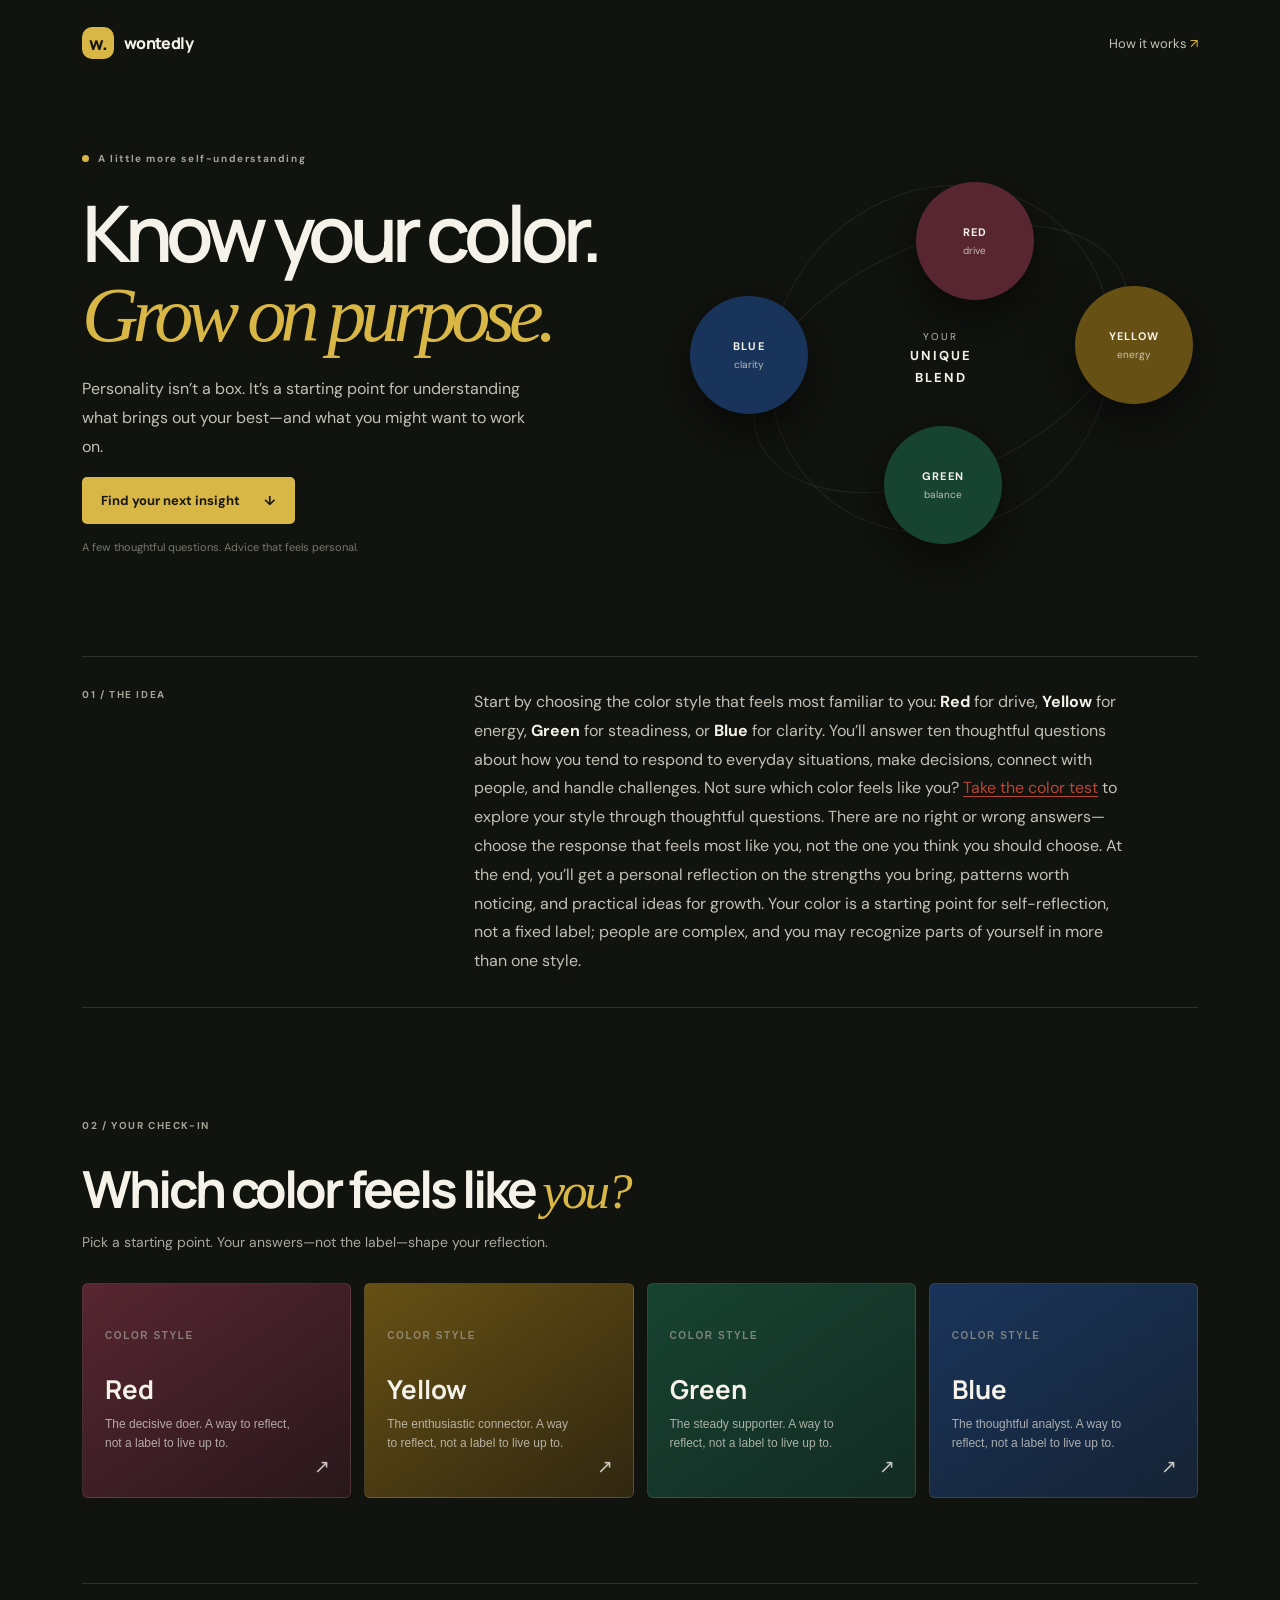
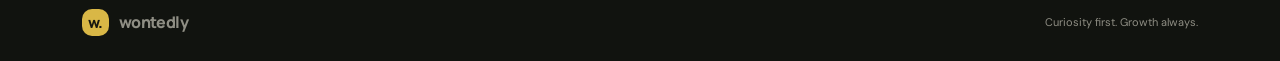
==== commit 2686f5e7: "Rename the color finder to color test and style its link dark red" ====
--- a/index.html
+++ b/index.html
@@ -8,6 +8,7 @@
   <link href="https://fonts.googleapis.com/css2?family=DM+Sans:wght@400;500;600;700&family=Manrope:wght@500;600;700;800&display=swap" rel="stylesheet">
   <link rel="stylesheet" href="style.css">
   <link rel="stylesheet" href="card-fix.css">
+  <style>.color-test-link{color:#b84438!important;text-decoration:underline;text-decoration-color:#b84438;text-underline-offset:3px}.color-test-link:hover,.color-test-link:focus-visible{color:#f16c5b!important;text-decoration-color:#f16c5b}</style>
 </head>
 <body>
   <header class="top"><a class="brand" href="#home"><span class="mark">w.</span> wontedly</a><a class="nav-link" href="#how">How it works <span>↗</span></a></header>
@@ -16,7 +17,7 @@
       <div class="hero-copy"><p class="eyebrow"><span class="dot"></span> A little more self-understanding</p><h1>Know your color.<br><em>Grow on purpose.</em></h1><p class="intro">Personality isn’t a box. It’s a starting point for understanding what brings out your best—and what you might want to work on.</p><a class="button" href="#check">Find your next insight <span>↓</span></a><p class="note">A few thoughtful questions. Advice that feels personal.</p></div>
       <div class="color-art" aria-label="Four color personality styles"><div class="orbit orbit-one"></div><div class="orbit orbit-two"></div><div class="color-center">YOUR<br><b>UNIQUE<br>BLEND</b></div><div class="orb red"><b>RED</b><small>drive</small></div><div class="orb yellow"><b>YELLOW</b><small>energy</small></div><div class="orb green"><b>GREEN</b><small>balance</small></div><div class="orb blue"><b>BLUE</b><small>clarity</small></div></div>
     </section>
-    <section class="intro-row" id="how"><span class="section-num">01 / THE IDEA</span><p>Start by choosing the color style that feels most familiar to you: <b>Red</b> for drive, <b>Yellow</b> for energy, <b>Green</b> for steadiness, or <b>Blue</b> for clarity. You’ll answer ten thoughtful questions about how you tend to respond to everyday situations, make decisions, connect with people, and handle challenges. Not sure which color feels like you? <a href="color-test.html">Take the 40-question color finder</a> to explore your style through thoughtful questions. There are no right or wrong answers—choose the response that feels most like you, not the one you think you should choose. At the end, you’ll get a personal reflection on the strengths you bring, patterns worth noticing, and practical ideas for growth. Your color is a starting point for self-reflection, not a fixed label; people are complex, and you may recognize parts of yourself in more than one style.</p></section>
+    <section class="intro-row" id="how"><span class="section-num">01 / THE IDEA</span><p>Start by choosing the color style that feels most familiar to you: <b>Red</b> for drive, <b>Yellow</b> for energy, <b>Green</b> for steadiness, or <b>Blue</b> for clarity. You’ll answer ten thoughtful questions about how you tend to respond to everyday situations, make decisions, connect with people, and handle challenges. Not sure which color feels like you? <a class="color-test-link" href="color-test.html">Take the color test</a> to explore your style through thoughtful questions. There are no right or wrong answers—choose the response that feels most like you, not the one you think you should choose. At the end, you’ll get a personal reflection on the strengths you bring, patterns worth noticing, and practical ideas for growth. Your color is a starting point for self-reflection, not a fixed label; people are complex, and you may recognize parts of yourself in more than one style.</p></section>
     <section class="assessment" id="check"><div class="section-title"><span class="section-num">02 / YOUR CHECK-IN</span><h2>Which color feels like <em>you?</em></h2><p>Pick a starting point. Your answers—not the label—shape your reflection.</p></div>
       <div class="cards" id="cards"></div>
       <div class="quiz hidden" id="quiz"><div class="quiz-top"><div><span class="section-num">A REFLECTION, NOT A TEST</span><h3 id="type-title"></h3></div><span class="step" id="step"></span></div><div class="progress"><span id="progress"></span></div><div class="question-box"><p class="section-num">THINK ABOUT YOUR EVERYDAY</p><h3 id="question"></h3><div id="options" class="options"></div></div><div class="quiz-controls"><button class="text-button" id="back">← Back</button><button class="button" id="next" disabled>Next <span>→</span></button></div></div>
